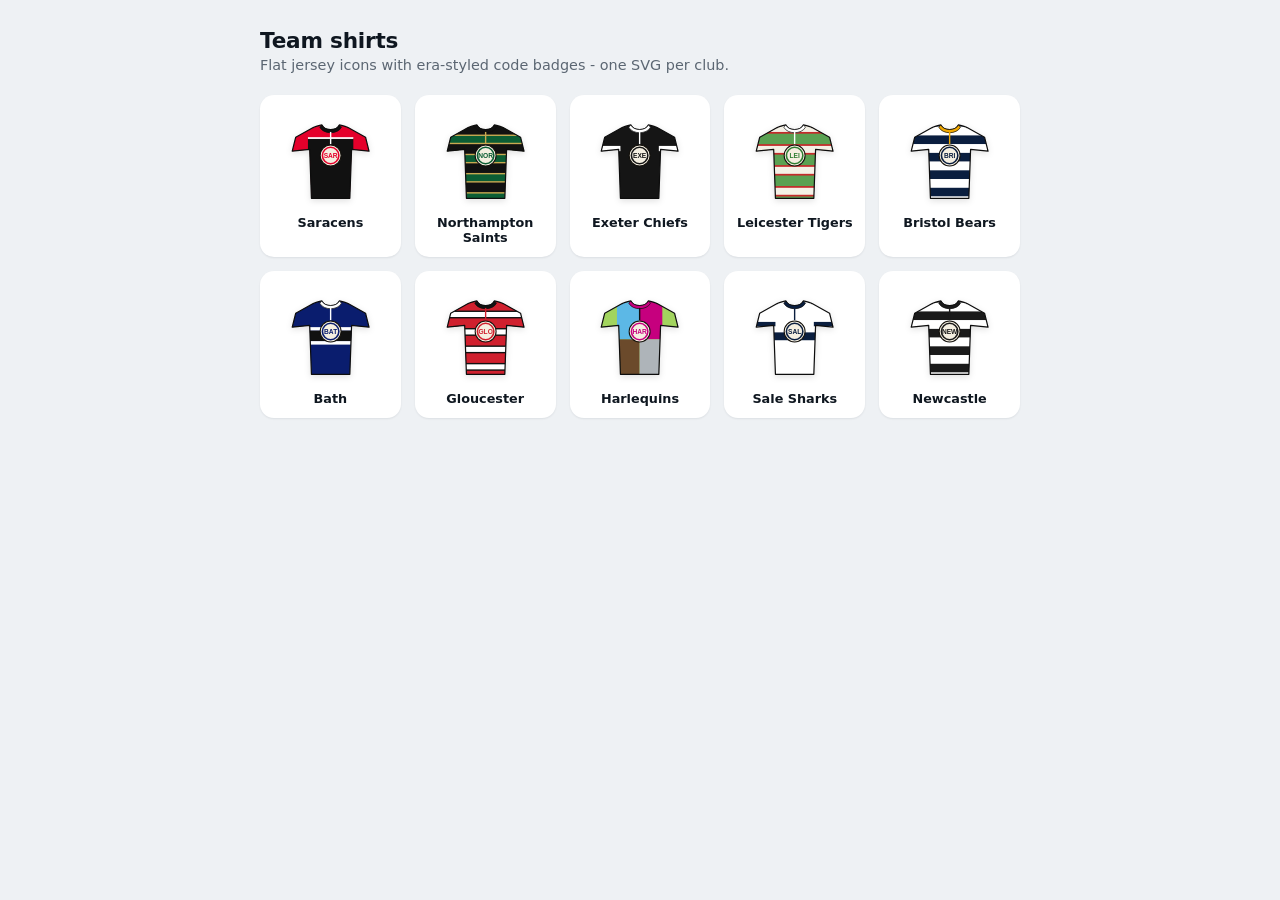
==== data/rugby-jerseys/index.html @ 5d097ecd "Enhance squad lineup badge functionality and add team shirt display - Updated CSS to manage the disp" ====
<!DOCTYPE html>
<html lang="en"><head>
<meta charset="utf-8">
<meta name="viewport" content="width=device-width, initial-scale=1, viewport-fit=cover">
<title>Fantasy Rugby - Team Shirts</title>
<style>
  :root { box-sizing:border-box; --bg:#eef1f4; --card:#fff; --ink:#0f1720; --muted:#5b6672; }
  * { box-sizing:inherit; }
  body { margin:0; padding:28px 16px 48px; background:var(--bg); color:var(--ink); font-family:ui-sans-serif,system-ui,-apple-system,"Segoe UI",Roboto,sans-serif; }
  header { max-width:760px; margin:0 auto 22px; }
  h1 { font-size:1.35rem; margin:0 0 4px; letter-spacing:-0.01em; }
  p.sub { margin:0; color:var(--muted); font-size:0.9rem; }
  .grid { max-width:760px; margin:0 auto; display:grid; grid-template-columns:repeat(auto-fill,minmax(120px,1fr)); gap:14px; }
  .card { margin:0; background:var(--card); border-radius:14px; padding:16px 10px 12px; box-shadow:0 1px 2px rgba(16,24,32,.08); text-align:center; }
  .shirt { height:96px; display:flex; align-items:center; justify-content:center; }
  .shirt svg { height:100%; width:auto; filter:drop-shadow(0 2px 3px rgba(0,0,0,.12)); }
  figcaption { margin-top:8px; font-size:0.8rem; font-weight:600; }
</style></head>
<body>
  <header><h1>Team shirts</h1>
    <p class="sub">Flat jersey icons with era-styled code badges - one SVG per club.</p></header>
  <div class="grid">
    <figure class="card"><div class="shirt"><svg xmlns="http://www.w3.org/2000/svg" viewBox="0 0 100 110" role="img" aria-label="Saracens shirt">
  <defs><clipPath id="jersey"><path d="M40,16 C36,17 32,18 30,19 L10,30 L6,46 L26,44 L28,100 L72,100 L74,44 L94,46 L90,30 L70,19 C68,18 64,17 60,16 C57,23 43,23 40,16 Z"/></clipPath></defs>
  <g clip-path="url(#jersey)">
    <rect x="0" y="8" width="100" height="96" fill="#E4002B"/><rect x="24" y="31" width="52" height="73" fill="#111111"/><rect x="24" y="30" width="52" height="2" fill="#ffffff"/>
  </g>
  <path d="M40,16 C36,17 32,18 30,19 L10,30 L6,46 L26,44 L28,100 L72,100 L74,44 L94,46 L90,30 L70,19 C68,18 64,17 60,16 C57,23 43,23 40,16 Z" fill="none" stroke="#0d0d0d" stroke-width="1.4" stroke-linejoin="round"/>
  <path d="M40,16 C43,23 57,23 60,16 L62.5,18.5 C58,27 42,27 37.5,18.5 Z" fill="#111111" stroke="#0d0d0d" stroke-width="0.8"/>
  <line x1="50" y1="24" x2="50" y2="38" stroke="#ffffff" stroke-width="1.6"/>
  <g>
    <circle cx="50" cy="51" r="12" fill="#F5EFE1" stroke="#14110c" stroke-width="1.2"/>
    <circle cx="50" cy="51" r="9.4" fill="none" stroke="#E4002B" stroke-width="1.8"/>
    <text x="50" y="53.7" text-anchor="middle" fill="#E4002B" font-family="'Arial Narrow','Helvetica Neue',Arial,sans-serif" font-weight="700" font-size="7.6">SAR</text>
  </g>
</svg></div>
      <figcaption>Saracens</figcaption></figure>
    <figure class="card"><div class="shirt"><svg xmlns="http://www.w3.org/2000/svg" viewBox="0 0 100 110" role="img" aria-label="Northampton Saints shirt">
  <defs><clipPath id="jersey"><path d="M40,16 C36,17 32,18 30,19 L10,30 L6,46 L26,44 L28,100 L72,100 L74,44 L94,46 L90,30 L70,19 C68,18 64,17 60,16 C57,23 43,23 40,16 Z"/></clipPath></defs>
  <g clip-path="url(#jersey)">
    <rect x="0" y="8" width="100" height="96" fill="#0B5D34"/>
    <rect x="0" y="14.4" width="100" height="14.2" fill="#C8A951"/>
    <rect x="0" y="16.0" width="100" height="11" fill="#111111"/>
    <rect x="0" y="36.4" width="100" height="14.2" fill="#C8A951"/>
    <rect x="0" y="38.0" width="100" height="11" fill="#111111"/>
    <rect x="0" y="58.4" width="100" height="14.2" fill="#C8A951"/>
    <rect x="0" y="60.0" width="100" height="11" fill="#111111"/>
    <rect x="0" y="80.4" width="100" height="14.2" fill="#C8A951"/>
    <rect x="0" y="82.0" width="100" height="11" fill="#111111"/>
  </g>
  <path d="M40,16 C36,17 32,18 30,19 L10,30 L6,46 L26,44 L28,100 L72,100 L74,44 L94,46 L90,30 L70,19 C68,18 64,17 60,16 C57,23 43,23 40,16 Z" fill="none" stroke="#0d0d0d" stroke-width="1.4" stroke-linejoin="round"/>
  <path d="M40,16 C43,23 57,23 60,16 L62.5,18.5 C58,27 42,27 37.5,18.5 Z" fill="#111111" stroke="#0d0d0d" stroke-width="0.8"/>
  <line x1="50" y1="24" x2="50" y2="38" stroke="#C8A951" stroke-width="1.6"/>
  <g>
    <circle cx="50" cy="51" r="12" fill="#F5EFE1" stroke="#14110c" stroke-width="1.2"/>
    <circle cx="50" cy="51" r="9.4" fill="none" stroke="#0B5D34" stroke-width="1.8"/>
    <text x="50" y="53.7" text-anchor="middle" fill="#0B5D34" font-family="'Arial Narrow','Helvetica Neue',Arial,sans-serif" font-weight="700" font-size="7.6">NOR</text>
  </g>
</svg></div>
      <figcaption>Northampton Saints</figcaption></figure>
    <figure class="card"><div class="shirt"><svg xmlns="http://www.w3.org/2000/svg" viewBox="0 0 100 110" role="img" aria-label="Exeter Chiefs shirt">
  <defs><clipPath id="jersey"><path d="M40,16 C36,17 32,18 30,19 L10,30 L6,46 L26,44 L28,100 L72,100 L74,44 L94,46 L90,30 L70,19 C68,18 64,17 60,16 C57,23 43,23 40,16 Z"/></clipPath></defs>
  <g clip-path="url(#jersey)">
    <rect x="0" y="8" width="100" height="96" fill="#151515"/><rect x="6" y="40" width="22" height="6" fill="#ffffff"/><rect x="72" y="40" width="22" height="6" fill="#ffffff"/>
  </g>
  <path d="M40,16 C36,17 32,18 30,19 L10,30 L6,46 L26,44 L28,100 L72,100 L74,44 L94,46 L90,30 L70,19 C68,18 64,17 60,16 C57,23 43,23 40,16 Z" fill="none" stroke="#0d0d0d" stroke-width="1.4" stroke-linejoin="round"/>
  <path d="M40,16 C43,23 57,23 60,16 L62.5,18.5 C58,27 42,27 37.5,18.5 Z" fill="#ffffff" stroke="#0d0d0d" stroke-width="0.8"/>
  <line x1="50" y1="24" x2="50" y2="38" stroke="#ffffff" stroke-width="1.6"/>
  <g>
    <circle cx="50" cy="51" r="12" fill="#F5EFE1" stroke="#14110c" stroke-width="1.2"/>
    <circle cx="50" cy="51" r="9.4" fill="none" stroke="#151515" stroke-width="1.8"/>
    <text x="50" y="53.7" text-anchor="middle" fill="#151515" font-family="'Arial Narrow','Helvetica Neue',Arial,sans-serif" font-weight="700" font-size="7.6">EXE</text>
  </g>
</svg></div>
      <figcaption>Exeter Chiefs</figcaption></figure>
    <figure class="card"><div class="shirt"><svg xmlns="http://www.w3.org/2000/svg" viewBox="0 0 100 110" role="img" aria-label="Leicester Tigers shirt">
  <defs><clipPath id="jersey"><path d="M40,16 C36,17 32,18 30,19 L10,30 L6,46 L26,44 L28,100 L72,100 L74,44 L94,46 L90,30 L70,19 C68,18 64,17 60,16 C57,23 43,23 40,16 Z"/></clipPath></defs>
  <g clip-path="url(#jersey)">
    <rect x="0" y="8" width="100" height="96" fill="#5AA152"/>
    <rect x="0" y="14.0" width="100" height="12" fill="#C42B2B"/>
    <rect x="0" y="16.0" width="100" height="8" fill="#F4F1E6"/>
    <rect x="0" y="38.0" width="100" height="12" fill="#C42B2B"/>
    <rect x="0" y="40.0" width="100" height="8" fill="#F4F1E6"/>
    <rect x="0" y="62.0" width="100" height="12" fill="#C42B2B"/>
    <rect x="0" y="64.0" width="100" height="8" fill="#F4F1E6"/>
    <rect x="0" y="86.0" width="100" height="12" fill="#C42B2B"/>
    <rect x="0" y="88.0" width="100" height="8" fill="#F4F1E6"/>
  </g>
  <path d="M40,16 C36,17 32,18 30,19 L10,30 L6,46 L26,44 L28,100 L72,100 L74,44 L94,46 L90,30 L70,19 C68,18 64,17 60,16 C57,23 43,23 40,16 Z" fill="none" stroke="#0d0d0d" stroke-width="1.4" stroke-linejoin="round"/>
  <path d="M40,16 C43,23 57,23 60,16 L62.5,18.5 C58,27 42,27 37.5,18.5 Z" fill="#ffffff" stroke="#0d0d0d" stroke-width="0.8"/>
  <line x1="50" y1="24" x2="50" y2="38" stroke="#ffffff" stroke-width="1.6"/>
  <g>
    <circle cx="50" cy="51" r="12" fill="#F5EFE1" stroke="#14110c" stroke-width="1.2"/>
    <circle cx="50" cy="51" r="9.4" fill="none" stroke="#2E7D32" stroke-width="1.8"/>
    <text x="50" y="53.7" text-anchor="middle" fill="#2E7D32" font-family="'Arial Narrow','Helvetica Neue',Arial,sans-serif" font-weight="700" font-size="7.6">LEI</text>
  </g>
</svg></div>
      <figcaption>Leicester Tigers</figcaption></figure>
    <figure class="card"><div class="shirt"><svg xmlns="http://www.w3.org/2000/svg" viewBox="0 0 100 110" role="img" aria-label="Bristol Bears shirt">
  <defs><clipPath id="jersey"><path d="M40,16 C36,17 32,18 30,19 L10,30 L6,46 L26,44 L28,100 L72,100 L74,44 L94,46 L90,30 L70,19 C68,18 64,17 60,16 C57,23 43,23 40,16 Z"/></clipPath></defs>
  <g clip-path="url(#jersey)">
    <rect x="0" y="8.00" width="100" height="10.00" fill="#0A1E3F"/>
    <rect x="0" y="18.00" width="100" height="10.00" fill="#ffffff"/>
    <rect x="0" y="28.00" width="100" height="10.00" fill="#0A1E3F"/>
    <rect x="0" y="38.00" width="100" height="10.00" fill="#ffffff"/>
    <rect x="0" y="48.00" width="100" height="10.00" fill="#0A1E3F"/>
    <rect x="0" y="58.00" width="100" height="10.00" fill="#ffffff"/>
    <rect x="0" y="68.00" width="100" height="10.00" fill="#0A1E3F"/>
    <rect x="0" y="78.00" width="100" height="10.00" fill="#ffffff"/>
    <rect x="0" y="88.00" width="100" height="10.00" fill="#0A1E3F"/>
    <rect x="0" y="98.00" width="100" height="10.00" fill="#ffffff"/>
  </g>
  <path d="M40,16 C36,17 32,18 30,19 L10,30 L6,46 L26,44 L28,100 L72,100 L74,44 L94,46 L90,30 L70,19 C68,18 64,17 60,16 C57,23 43,23 40,16 Z" fill="none" stroke="#0d0d0d" stroke-width="1.4" stroke-linejoin="round"/>
  <path d="M40,16 C43,23 57,23 60,16 L62.5,18.5 C58,27 42,27 37.5,18.5 Z" fill="#F2A900" stroke="#0d0d0d" stroke-width="0.8"/>
  <line x1="50" y1="24" x2="50" y2="38" stroke="#F2A900" stroke-width="1.6"/>
  <g>
    <circle cx="50" cy="51" r="12" fill="#F5EFE1" stroke="#14110c" stroke-width="1.2"/>
    <circle cx="50" cy="51" r="9.4" fill="none" stroke="#0A1E3F" stroke-width="1.8"/>
    <text x="50" y="53.7" text-anchor="middle" fill="#0A1E3F" font-family="'Arial Narrow','Helvetica Neue',Arial,sans-serif" font-weight="700" font-size="7.6">BRI</text>
  </g>
</svg></div>
      <figcaption>Bristol Bears</figcaption></figure>
    <figure class="card"><div class="shirt"><svg xmlns="http://www.w3.org/2000/svg" viewBox="0 0 100 110" role="img" aria-label="Bath shirt">
  <defs><clipPath id="jersey"><path d="M40,16 C36,17 32,18 30,19 L10,30 L6,46 L26,44 L28,100 L72,100 L74,44 L94,46 L90,30 L70,19 C68,18 64,17 60,16 C57,23 43,23 40,16 Z"/></clipPath></defs>
  <g clip-path="url(#jersey)">
    <rect x="0" y="8" width="100" height="96" fill="#0A1D6E"/><rect x="0" y="46" width="100" height="4" fill="#ffffff"/><rect x="0" y="50" width="100" height="12" fill="#111111"/><rect x="0" y="62" width="100" height="4" fill="#ffffff"/>
  </g>
  <path d="M40,16 C36,17 32,18 30,19 L10,30 L6,46 L26,44 L28,100 L72,100 L74,44 L94,46 L90,30 L70,19 C68,18 64,17 60,16 C57,23 43,23 40,16 Z" fill="none" stroke="#0d0d0d" stroke-width="1.4" stroke-linejoin="round"/>
  <path d="M40,16 C43,23 57,23 60,16 L62.5,18.5 C58,27 42,27 37.5,18.5 Z" fill="#ffffff" stroke="#0d0d0d" stroke-width="0.8"/>
  <line x1="50" y1="24" x2="50" y2="38" stroke="#ffffff" stroke-width="1.6"/>
  <g>
    <circle cx="50" cy="51" r="12" fill="#F5EFE1" stroke="#14110c" stroke-width="1.2"/>
    <circle cx="50" cy="51" r="9.4" fill="none" stroke="#0A1D6E" stroke-width="1.8"/>
    <text x="50" y="53.7" text-anchor="middle" fill="#0A1D6E" font-family="'Arial Narrow','Helvetica Neue',Arial,sans-serif" font-weight="700" font-size="7.6">BAT</text>
  </g>
</svg></div>
      <figcaption>Bath</figcaption></figure>
    <figure class="card"><div class="shirt"><svg xmlns="http://www.w3.org/2000/svg" viewBox="0 0 100 110" role="img" aria-label="Gloucester shirt">
  <defs><clipPath id="jersey"><path d="M40,16 C36,17 32,18 30,19 L10,30 L6,46 L26,44 L28,100 L72,100 L74,44 L94,46 L90,30 L70,19 C68,18 64,17 60,16 C57,23 43,23 40,16 Z"/></clipPath></defs>
  <g clip-path="url(#jersey)">
    <rect x="0" y="8" width="100" height="96" fill="#ffffff"/>
    <rect x="0" y="14.4" width="100" height="14.2" fill="#111111"/>
    <rect x="0" y="16.0" width="100" height="11" fill="#D0202E"/>
    <rect x="0" y="34.4" width="100" height="14.2" fill="#111111"/>
    <rect x="0" y="36.0" width="100" height="11" fill="#D0202E"/>
    <rect x="0" y="54.4" width="100" height="14.2" fill="#111111"/>
    <rect x="0" y="56.0" width="100" height="11" fill="#D0202E"/>
    <rect x="0" y="74.4" width="100" height="14.2" fill="#111111"/>
    <rect x="0" y="76.0" width="100" height="11" fill="#D0202E"/>
    <rect x="0" y="94.4" width="100" height="14.2" fill="#111111"/>
    <rect x="0" y="96.0" width="100" height="11" fill="#D0202E"/>
  </g>
  <path d="M40,16 C36,17 32,18 30,19 L10,30 L6,46 L26,44 L28,100 L72,100 L74,44 L94,46 L90,30 L70,19 C68,18 64,17 60,16 C57,23 43,23 40,16 Z" fill="none" stroke="#0d0d0d" stroke-width="1.4" stroke-linejoin="round"/>
  <path d="M40,16 C43,23 57,23 60,16 L62.5,18.5 C58,27 42,27 37.5,18.5 Z" fill="#111111" stroke="#0d0d0d" stroke-width="0.8"/>
  <line x1="50" y1="24" x2="50" y2="38" stroke="#D0202E" stroke-width="1.6"/>
  <g>
    <circle cx="50" cy="51" r="12" fill="#F5EFE1" stroke="#14110c" stroke-width="1.2"/>
    <circle cx="50" cy="51" r="9.4" fill="none" stroke="#D0202E" stroke-width="1.8"/>
    <text x="50" y="53.7" text-anchor="middle" fill="#D0202E" font-family="'Arial Narrow','Helvetica Neue',Arial,sans-serif" font-weight="700" font-size="7.6">GLO</text>
  </g>
</svg></div>
      <figcaption>Gloucester</figcaption></figure>
    <figure class="card"><div class="shirt"><svg xmlns="http://www.w3.org/2000/svg" viewBox="0 0 100 110" role="img" aria-label="Harlequins shirt">
  <defs><clipPath id="jersey"><path d="M40,16 C36,17 32,18 30,19 L10,30 L6,46 L26,44 L28,100 L72,100 L74,44 L94,46 L90,30 L70,19 C68,18 64,17 60,16 C57,23 43,23 40,16 Z"/></clipPath></defs>
  <g clip-path="url(#jersey)">
    <rect x="0" y="8" width="100" height="96" fill="#A2D45E"/><rect x="24" y="8" width="26" height="52" fill="#5CB8E6"/><rect x="50" y="8" width="26" height="52" fill="#C6007E"/><rect x="24" y="60" width="26" height="44" fill="#6B4A2B"/><rect x="50" y="60" width="26" height="44" fill="#AEB4B9"/>
  </g>
  <path d="M40,16 C36,17 32,18 30,19 L10,30 L6,46 L26,44 L28,100 L72,100 L74,44 L94,46 L90,30 L70,19 C68,18 64,17 60,16 C57,23 43,23 40,16 Z" fill="none" stroke="#0d0d0d" stroke-width="1.4" stroke-linejoin="round"/>
  <path d="M40,16 C43,23 57,23 60,16 L62.5,18.5 C58,27 42,27 37.5,18.5 Z" fill="#C6007E" stroke="#0d0d0d" stroke-width="0.8"/>
  <line x1="50" y1="24" x2="50" y2="38" stroke="#111111" stroke-width="1.6"/>
  <g>
    <circle cx="50" cy="51" r="12" fill="#F5EFE1" stroke="#14110c" stroke-width="1.2"/>
    <circle cx="50" cy="51" r="9.4" fill="none" stroke="#C6007E" stroke-width="1.8"/>
    <text x="50" y="53.7" text-anchor="middle" fill="#C6007E" font-family="'Arial Narrow','Helvetica Neue',Arial,sans-serif" font-weight="700" font-size="7.6">HAR</text>
  </g>
</svg></div>
      <figcaption>Harlequins</figcaption></figure>
    <figure class="card"><div class="shirt"><svg xmlns="http://www.w3.org/2000/svg" viewBox="0 0 100 110" role="img" aria-label="Sale Sharks shirt">
  <defs><clipPath id="jersey"><path d="M40,16 C36,17 32,18 30,19 L10,30 L6,46 L26,44 L28,100 L72,100 L74,44 L94,46 L90,30 L70,19 C68,18 64,17 60,16 C57,23 43,23 40,16 Z"/></clipPath></defs>
  <g clip-path="url(#jersey)">
    <rect x="0" y="8" width="100" height="96" fill="#ffffff"/><rect x="0" y="52" width="100" height="9" fill="#0A1E3F"/><rect x="6" y="40" width="22" height="5" fill="#0A1E3F"/><rect x="72" y="40" width="22" height="5" fill="#0A1E3F"/>
  </g>
  <path d="M40,16 C36,17 32,18 30,19 L10,30 L6,46 L26,44 L28,100 L72,100 L74,44 L94,46 L90,30 L70,19 C68,18 64,17 60,16 C57,23 43,23 40,16 Z" fill="none" stroke="#0d0d0d" stroke-width="1.4" stroke-linejoin="round"/>
  <path d="M40,16 C43,23 57,23 60,16 L62.5,18.5 C58,27 42,27 37.5,18.5 Z" fill="#0A1E3F" stroke="#0d0d0d" stroke-width="0.8"/>
  <line x1="50" y1="24" x2="50" y2="38" stroke="#0A1E3F" stroke-width="1.6"/>
  <g>
    <circle cx="50" cy="51" r="12" fill="#F5EFE1" stroke="#14110c" stroke-width="1.2"/>
    <circle cx="50" cy="51" r="9.4" fill="none" stroke="#0A1E3F" stroke-width="1.8"/>
    <text x="50" y="53.7" text-anchor="middle" fill="#0A1E3F" font-family="'Arial Narrow','Helvetica Neue',Arial,sans-serif" font-weight="700" font-size="7.6">SAL</text>
  </g>
</svg></div>
      <figcaption>Sale Sharks</figcaption></figure>
    <figure class="card"><div class="shirt"><svg xmlns="http://www.w3.org/2000/svg" viewBox="0 0 100 110" role="img" aria-label="Newcastle shirt">
  <defs><clipPath id="jersey"><path d="M40,16 C36,17 32,18 30,19 L10,30 L6,46 L26,44 L28,100 L72,100 L74,44 L94,46 L90,30 L70,19 C68,18 64,17 60,16 C57,23 43,23 40,16 Z"/></clipPath></defs>
  <g clip-path="url(#jersey)">
    <rect x="0" y="8.00" width="100" height="10.00" fill="#1A1A1A"/>
    <rect x="0" y="18.00" width="100" height="10.00" fill="#ffffff"/>
    <rect x="0" y="28.00" width="100" height="10.00" fill="#1A1A1A"/>
    <rect x="0" y="38.00" width="100" height="10.00" fill="#ffffff"/>
    <rect x="0" y="48.00" width="100" height="10.00" fill="#1A1A1A"/>
    <rect x="0" y="58.00" width="100" height="10.00" fill="#ffffff"/>
    <rect x="0" y="68.00" width="100" height="10.00" fill="#1A1A1A"/>
    <rect x="0" y="78.00" width="100" height="10.00" fill="#ffffff"/>
    <rect x="0" y="88.00" width="100" height="10.00" fill="#1A1A1A"/>
    <rect x="0" y="98.00" width="100" height="10.00" fill="#ffffff"/>
  </g>
  <path d="M40,16 C36,17 32,18 30,19 L10,30 L6,46 L26,44 L28,100 L72,100 L74,44 L94,46 L90,30 L70,19 C68,18 64,17 60,16 C57,23 43,23 40,16 Z" fill="none" stroke="#0d0d0d" stroke-width="1.4" stroke-linejoin="round"/>
  <path d="M40,16 C43,23 57,23 60,16 L62.5,18.5 C58,27 42,27 37.5,18.5 Z" fill="#1A1A1A" stroke="#0d0d0d" stroke-width="0.8"/>
  <line x1="50" y1="24" x2="50" y2="38" stroke="#1A1A1A" stroke-width="1.6"/>
  <g>
    <circle cx="50" cy="51" r="12" fill="#F5EFE1" stroke="#14110c" stroke-width="1.2"/>
    <circle cx="50" cy="51" r="9.4" fill="none" stroke="#1A1A1A" stroke-width="1.8"/>
    <text x="50" y="53.7" text-anchor="middle" fill="#1A1A1A" font-family="'Arial Narrow','Helvetica Neue',Arial,sans-serif" font-weight="700" font-size="7.6">NEW</text>
  </g>
</svg></div>
      <figcaption>Newcastle</figcaption></figure>
  </div>
</body></html>
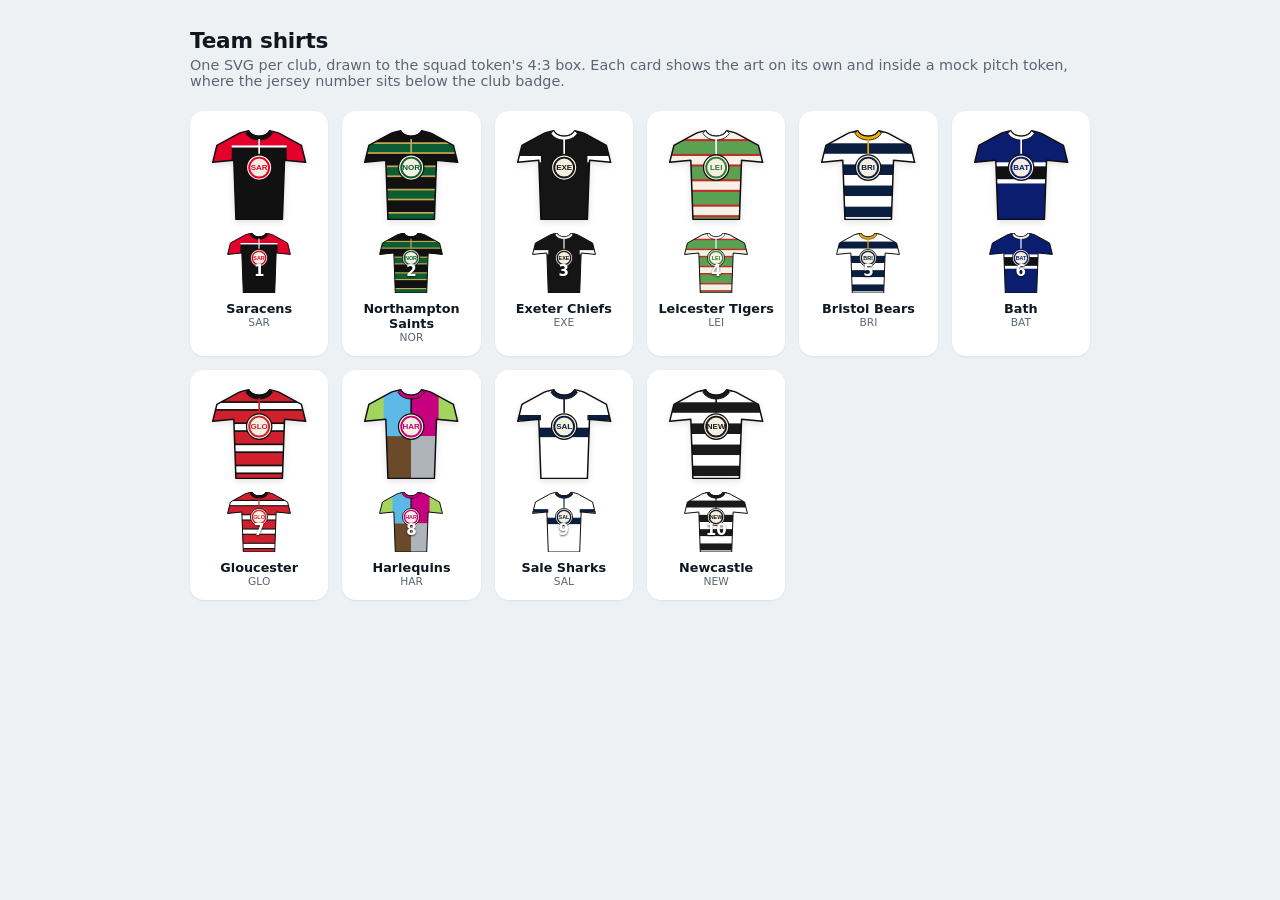
==== commit 81cb2722: "Add SVG jersey designs for Premiership clubs and implement tests - Created SVG files for new jerseys" ====
--- a/data/rugby-jerseys/index.html
+++ b/data/rugby-jerseys/index.html
@@ -6,23 +6,36 @@
 <style>
   :root { box-sizing:border-box; --bg:#eef1f4; --card:#fff; --ink:#0f1720; --muted:#5b6672; }
   * { box-sizing:inherit; }
-  body { margin:0; padding:28px 16px 48px; background:var(--bg); color:var(--ink); font-family:ui-sans-serif,system-ui,-apple-system,"Segoe UI",Roboto,sans-serif; }
-  header { max-width:760px; margin:0 auto 22px; }
+  body { margin:0; padding:28px 16px 48px; background:var(--bg); color:var(--ink);
+         font-family:ui-sans-serif,system-ui,-apple-system,"Segoe UI",Roboto,sans-serif; }
+  header { max-width:900px; margin:0 auto 22px; }
   h1 { font-size:1.35rem; margin:0 0 4px; letter-spacing:-0.01em; }
   p.sub { margin:0; color:var(--muted); font-size:0.9rem; }
-  .grid { max-width:760px; margin:0 auto; display:grid; grid-template-columns:repeat(auto-fill,minmax(120px,1fr)); gap:14px; }
-  .card { margin:0; background:var(--card); border-radius:14px; padding:16px 10px 12px; box-shadow:0 1px 2px rgba(16,24,32,.08); text-align:center; }
+  .grid { max-width:900px; margin:0 auto; display:grid;
+           grid-template-columns:repeat(auto-fill,minmax(130px,1fr)); gap:14px; }
+  .card { margin:0; background:var(--card); border-radius:14px; padding:16px 10px 12px;
+           box-shadow:0 1px 2px rgba(16,24,32,.08); text-align:center; }
   .shirt { height:96px; display:flex; align-items:center; justify-content:center; }
   .shirt svg { height:100%; width:auto; filter:drop-shadow(0 2px 3px rgba(0,0,0,.12)); }
+  /* Mock of .fp-shirt--art from api/static/css/squad.css, on grass. */
+  .token { width:80px; height:60px; margin:10px auto 0; display:grid; place-items:center;
+            padding:20px 0 4px; position:relative;
+            background:var(--club-jersey) center / 100% 100% no-repeat;
+            font:800 15px/1 ui-sans-serif,system-ui,sans-serif; color:#fff;
+            text-shadow:0 1px 2px rgba(0,0,0,.65); }
   figcaption { margin-top:8px; font-size:0.8rem; font-weight:600; }
+  figcaption small { display:block; color:var(--muted); font-weight:500; }
 </style></head>
 <body>
   <header><h1>Team shirts</h1>
-    <p class="sub">Flat jersey icons with era-styled code badges - one SVG per club.</p></header>
+    <p class="sub">One SVG per club, drawn to the squad token's 4:3 box. Each card shows the
+      art on its own and inside a mock pitch token, where the jersey number sits below the
+      club badge.</p></header>
   <div class="grid">
-    <figure class="card"><div class="shirt"><svg xmlns="http://www.w3.org/2000/svg" viewBox="0 0 100 110" role="img" aria-label="Saracens shirt">
-  <defs><clipPath id="jersey"><path d="M40,16 C36,17 32,18 30,19 L10,30 L6,46 L26,44 L28,100 L72,100 L74,44 L94,46 L90,30 L70,19 C68,18 64,17 60,16 C57,23 43,23 40,16 Z"/></clipPath></defs>
-  <g clip-path="url(#jersey)">
+    <figure class="card">
+      <div class="shirt"><svg xmlns="http://www.w3.org/2000/svg" viewBox="-6 16 112 84" role="img" aria-label="Saracens shirt">
+  <defs><clipPath id="jersey-SAR"><path d="M40,16 C36,17 32,18 30,19 L10,30 L6,46 L26,44 L28,100 L72,100 L74,44 L94,46 L90,30 L70,19 C68,18 64,17 60,16 C57,23 43,23 40,16 Z"/></clipPath></defs>
+  <g clip-path="url(#jersey-SAR)">
     <rect x="0" y="8" width="100" height="96" fill="#E4002B"/><rect x="24" y="31" width="52" height="73" fill="#111111"/><rect x="24" y="30" width="52" height="2" fill="#ffffff"/>
   </g>
   <path d="M40,16 C36,17 32,18 30,19 L10,30 L6,46 L26,44 L28,100 L72,100 L74,44 L94,46 L90,30 L70,19 C68,18 64,17 60,16 C57,23 43,23 40,16 Z" fill="none" stroke="#0d0d0d" stroke-width="1.4" stroke-linejoin="round"/>
@@ -34,10 +47,13 @@
     <text x="50" y="53.7" text-anchor="middle" fill="#E4002B" font-family="'Arial Narrow','Helvetica Neue',Arial,sans-serif" font-weight="700" font-size="7.6">SAR</text>
   </g>
 </svg></div>
-      <figcaption>Saracens</figcaption></figure>
-    <figure class="card"><div class="shirt"><svg xmlns="http://www.w3.org/2000/svg" viewBox="0 0 100 110" role="img" aria-label="Northampton Saints shirt">
-  <defs><clipPath id="jersey"><path d="M40,16 C36,17 32,18 30,19 L10,30 L6,46 L26,44 L28,100 L72,100 L74,44 L94,46 L90,30 L70,19 C68,18 64,17 60,16 C57,23 43,23 40,16 Z"/></clipPath></defs>
-  <g clip-path="url(#jersey)">
+      <div class="token" style="--club-jersey:url('../../api/static/img/jerseys/SAR.svg')">1</div>
+      <figcaption>Saracens<small>SAR</small></figcaption>
+    </figure>
+    <figure class="card">
+      <div class="shirt"><svg xmlns="http://www.w3.org/2000/svg" viewBox="-6 16 112 84" role="img" aria-label="Northampton Saints shirt">
+  <defs><clipPath id="jersey-NOR"><path d="M40,16 C36,17 32,18 30,19 L10,30 L6,46 L26,44 L28,100 L72,100 L74,44 L94,46 L90,30 L70,19 C68,18 64,17 60,16 C57,23 43,23 40,16 Z"/></clipPath></defs>
+  <g clip-path="url(#jersey-NOR)">
     <rect x="0" y="8" width="100" height="96" fill="#0B5D34"/>
     <rect x="0" y="14.4" width="100" height="14.2" fill="#C8A951"/>
     <rect x="0" y="16.0" width="100" height="11" fill="#111111"/>
@@ -57,10 +73,13 @@
     <text x="50" y="53.7" text-anchor="middle" fill="#0B5D34" font-family="'Arial Narrow','Helvetica Neue',Arial,sans-serif" font-weight="700" font-size="7.6">NOR</text>
   </g>
 </svg></div>
-      <figcaption>Northampton Saints</figcaption></figure>
-    <figure class="card"><div class="shirt"><svg xmlns="http://www.w3.org/2000/svg" viewBox="0 0 100 110" role="img" aria-label="Exeter Chiefs shirt">
-  <defs><clipPath id="jersey"><path d="M40,16 C36,17 32,18 30,19 L10,30 L6,46 L26,44 L28,100 L72,100 L74,44 L94,46 L90,30 L70,19 C68,18 64,17 60,16 C57,23 43,23 40,16 Z"/></clipPath></defs>
-  <g clip-path="url(#jersey)">
+      <div class="token" style="--club-jersey:url('../../api/static/img/jerseys/NOR.svg')">2</div>
+      <figcaption>Northampton Saints<small>NOR</small></figcaption>
+    </figure>
+    <figure class="card">
+      <div class="shirt"><svg xmlns="http://www.w3.org/2000/svg" viewBox="-6 16 112 84" role="img" aria-label="Exeter Chiefs shirt">
+  <defs><clipPath id="jersey-EXE"><path d="M40,16 C36,17 32,18 30,19 L10,30 L6,46 L26,44 L28,100 L72,100 L74,44 L94,46 L90,30 L70,19 C68,18 64,17 60,16 C57,23 43,23 40,16 Z"/></clipPath></defs>
+  <g clip-path="url(#jersey-EXE)">
     <rect x="0" y="8" width="100" height="96" fill="#151515"/><rect x="6" y="40" width="22" height="6" fill="#ffffff"/><rect x="72" y="40" width="22" height="6" fill="#ffffff"/>
   </g>
   <path d="M40,16 C36,17 32,18 30,19 L10,30 L6,46 L26,44 L28,100 L72,100 L74,44 L94,46 L90,30 L70,19 C68,18 64,17 60,16 C57,23 43,23 40,16 Z" fill="none" stroke="#0d0d0d" stroke-width="1.4" stroke-linejoin="round"/>
@@ -72,10 +91,13 @@
     <text x="50" y="53.7" text-anchor="middle" fill="#151515" font-family="'Arial Narrow','Helvetica Neue',Arial,sans-serif" font-weight="700" font-size="7.6">EXE</text>
   </g>
 </svg></div>
-      <figcaption>Exeter Chiefs</figcaption></figure>
-    <figure class="card"><div class="shirt"><svg xmlns="http://www.w3.org/2000/svg" viewBox="0 0 100 110" role="img" aria-label="Leicester Tigers shirt">
-  <defs><clipPath id="jersey"><path d="M40,16 C36,17 32,18 30,19 L10,30 L6,46 L26,44 L28,100 L72,100 L74,44 L94,46 L90,30 L70,19 C68,18 64,17 60,16 C57,23 43,23 40,16 Z"/></clipPath></defs>
-  <g clip-path="url(#jersey)">
+      <div class="token" style="--club-jersey:url('../../api/static/img/jerseys/EXE.svg')">3</div>
+      <figcaption>Exeter Chiefs<small>EXE</small></figcaption>
+    </figure>
+    <figure class="card">
+      <div class="shirt"><svg xmlns="http://www.w3.org/2000/svg" viewBox="-6 16 112 84" role="img" aria-label="Leicester Tigers shirt">
+  <defs><clipPath id="jersey-LEI"><path d="M40,16 C36,17 32,18 30,19 L10,30 L6,46 L26,44 L28,100 L72,100 L74,44 L94,46 L90,30 L70,19 C68,18 64,17 60,16 C57,23 43,23 40,16 Z"/></clipPath></defs>
+  <g clip-path="url(#jersey-LEI)">
     <rect x="0" y="8" width="100" height="96" fill="#5AA152"/>
     <rect x="0" y="14.0" width="100" height="12" fill="#C42B2B"/>
     <rect x="0" y="16.0" width="100" height="8" fill="#F4F1E6"/>
@@ -95,10 +117,13 @@
     <text x="50" y="53.7" text-anchor="middle" fill="#2E7D32" font-family="'Arial Narrow','Helvetica Neue',Arial,sans-serif" font-weight="700" font-size="7.6">LEI</text>
   </g>
 </svg></div>
-      <figcaption>Leicester Tigers</figcaption></figure>
-    <figure class="card"><div class="shirt"><svg xmlns="http://www.w3.org/2000/svg" viewBox="0 0 100 110" role="img" aria-label="Bristol Bears shirt">
-  <defs><clipPath id="jersey"><path d="M40,16 C36,17 32,18 30,19 L10,30 L6,46 L26,44 L28,100 L72,100 L74,44 L94,46 L90,30 L70,19 C68,18 64,17 60,16 C57,23 43,23 40,16 Z"/></clipPath></defs>
-  <g clip-path="url(#jersey)">
+      <div class="token" style="--club-jersey:url('../../api/static/img/jerseys/LEI.svg')">4</div>
+      <figcaption>Leicester Tigers<small>LEI</small></figcaption>
+    </figure>
+    <figure class="card">
+      <div class="shirt"><svg xmlns="http://www.w3.org/2000/svg" viewBox="-6 16 112 84" role="img" aria-label="Bristol Bears shirt">
+  <defs><clipPath id="jersey-BRI"><path d="M40,16 C36,17 32,18 30,19 L10,30 L6,46 L26,44 L28,100 L72,100 L74,44 L94,46 L90,30 L70,19 C68,18 64,17 60,16 C57,23 43,23 40,16 Z"/></clipPath></defs>
+  <g clip-path="url(#jersey-BRI)">
     <rect x="0" y="8.00" width="100" height="10.00" fill="#0A1E3F"/>
     <rect x="0" y="18.00" width="100" height="10.00" fill="#ffffff"/>
     <rect x="0" y="28.00" width="100" height="10.00" fill="#0A1E3F"/>
@@ -119,10 +144,13 @@
     <text x="50" y="53.7" text-anchor="middle" fill="#0A1E3F" font-family="'Arial Narrow','Helvetica Neue',Arial,sans-serif" font-weight="700" font-size="7.6">BRI</text>
   </g>
 </svg></div>
-      <figcaption>Bristol Bears</figcaption></figure>
-    <figure class="card"><div class="shirt"><svg xmlns="http://www.w3.org/2000/svg" viewBox="0 0 100 110" role="img" aria-label="Bath shirt">
-  <defs><clipPath id="jersey"><path d="M40,16 C36,17 32,18 30,19 L10,30 L6,46 L26,44 L28,100 L72,100 L74,44 L94,46 L90,30 L70,19 C68,18 64,17 60,16 C57,23 43,23 40,16 Z"/></clipPath></defs>
-  <g clip-path="url(#jersey)">
+      <div class="token" style="--club-jersey:url('../../api/static/img/jerseys/BRI.svg')">5</div>
+      <figcaption>Bristol Bears<small>BRI</small></figcaption>
+    </figure>
+    <figure class="card">
+      <div class="shirt"><svg xmlns="http://www.w3.org/2000/svg" viewBox="-6 16 112 84" role="img" aria-label="Bath shirt">
+  <defs><clipPath id="jersey-BAT"><path d="M40,16 C36,17 32,18 30,19 L10,30 L6,46 L26,44 L28,100 L72,100 L74,44 L94,46 L90,30 L70,19 C68,18 64,17 60,16 C57,23 43,23 40,16 Z"/></clipPath></defs>
+  <g clip-path="url(#jersey-BAT)">
     <rect x="0" y="8" width="100" height="96" fill="#0A1D6E"/><rect x="0" y="46" width="100" height="4" fill="#ffffff"/><rect x="0" y="50" width="100" height="12" fill="#111111"/><rect x="0" y="62" width="100" height="4" fill="#ffffff"/>
   </g>
   <path d="M40,16 C36,17 32,18 30,19 L10,30 L6,46 L26,44 L28,100 L72,100 L74,44 L94,46 L90,30 L70,19 C68,18 64,17 60,16 C57,23 43,23 40,16 Z" fill="none" stroke="#0d0d0d" stroke-width="1.4" stroke-linejoin="round"/>
@@ -134,10 +162,13 @@
     <text x="50" y="53.7" text-anchor="middle" fill="#0A1D6E" font-family="'Arial Narrow','Helvetica Neue',Arial,sans-serif" font-weight="700" font-size="7.6">BAT</text>
   </g>
 </svg></div>
-      <figcaption>Bath</figcaption></figure>
-    <figure class="card"><div class="shirt"><svg xmlns="http://www.w3.org/2000/svg" viewBox="0 0 100 110" role="img" aria-label="Gloucester shirt">
-  <defs><clipPath id="jersey"><path d="M40,16 C36,17 32,18 30,19 L10,30 L6,46 L26,44 L28,100 L72,100 L74,44 L94,46 L90,30 L70,19 C68,18 64,17 60,16 C57,23 43,23 40,16 Z"/></clipPath></defs>
-  <g clip-path="url(#jersey)">
+      <div class="token" style="--club-jersey:url('../../api/static/img/jerseys/BAT.svg')">6</div>
+      <figcaption>Bath<small>BAT</small></figcaption>
+    </figure>
+    <figure class="card">
+      <div class="shirt"><svg xmlns="http://www.w3.org/2000/svg" viewBox="-6 16 112 84" role="img" aria-label="Gloucester shirt">
+  <defs><clipPath id="jersey-GLO"><path d="M40,16 C36,17 32,18 30,19 L10,30 L6,46 L26,44 L28,100 L72,100 L74,44 L94,46 L90,30 L70,19 C68,18 64,17 60,16 C57,23 43,23 40,16 Z"/></clipPath></defs>
+  <g clip-path="url(#jersey-GLO)">
     <rect x="0" y="8" width="100" height="96" fill="#ffffff"/>
     <rect x="0" y="14.4" width="100" height="14.2" fill="#111111"/>
     <rect x="0" y="16.0" width="100" height="11" fill="#D0202E"/>
@@ -159,10 +190,13 @@
     <text x="50" y="53.7" text-anchor="middle" fill="#D0202E" font-family="'Arial Narrow','Helvetica Neue',Arial,sans-serif" font-weight="700" font-size="7.6">GLO</text>
   </g>
 </svg></div>
-      <figcaption>Gloucester</figcaption></figure>
-    <figure class="card"><div class="shirt"><svg xmlns="http://www.w3.org/2000/svg" viewBox="0 0 100 110" role="img" aria-label="Harlequins shirt">
-  <defs><clipPath id="jersey"><path d="M40,16 C36,17 32,18 30,19 L10,30 L6,46 L26,44 L28,100 L72,100 L74,44 L94,46 L90,30 L70,19 C68,18 64,17 60,16 C57,23 43,23 40,16 Z"/></clipPath></defs>
-  <g clip-path="url(#jersey)">
+      <div class="token" style="--club-jersey:url('../../api/static/img/jerseys/GLO.svg')">7</div>
+      <figcaption>Gloucester<small>GLO</small></figcaption>
+    </figure>
+    <figure class="card">
+      <div class="shirt"><svg xmlns="http://www.w3.org/2000/svg" viewBox="-6 16 112 84" role="img" aria-label="Harlequins shirt">
+  <defs><clipPath id="jersey-HAR"><path d="M40,16 C36,17 32,18 30,19 L10,30 L6,46 L26,44 L28,100 L72,100 L74,44 L94,46 L90,30 L70,19 C68,18 64,17 60,16 C57,23 43,23 40,16 Z"/></clipPath></defs>
+  <g clip-path="url(#jersey-HAR)">
     <rect x="0" y="8" width="100" height="96" fill="#A2D45E"/><rect x="24" y="8" width="26" height="52" fill="#5CB8E6"/><rect x="50" y="8" width="26" height="52" fill="#C6007E"/><rect x="24" y="60" width="26" height="44" fill="#6B4A2B"/><rect x="50" y="60" width="26" height="44" fill="#AEB4B9"/>
   </g>
   <path d="M40,16 C36,17 32,18 30,19 L10,30 L6,46 L26,44 L28,100 L72,100 L74,44 L94,46 L90,30 L70,19 C68,18 64,17 60,16 C57,23 43,23 40,16 Z" fill="none" stroke="#0d0d0d" stroke-width="1.4" stroke-linejoin="round"/>
@@ -174,10 +208,13 @@
     <text x="50" y="53.7" text-anchor="middle" fill="#C6007E" font-family="'Arial Narrow','Helvetica Neue',Arial,sans-serif" font-weight="700" font-size="7.6">HAR</text>
   </g>
 </svg></div>
-      <figcaption>Harlequins</figcaption></figure>
-    <figure class="card"><div class="shirt"><svg xmlns="http://www.w3.org/2000/svg" viewBox="0 0 100 110" role="img" aria-label="Sale Sharks shirt">
-  <defs><clipPath id="jersey"><path d="M40,16 C36,17 32,18 30,19 L10,30 L6,46 L26,44 L28,100 L72,100 L74,44 L94,46 L90,30 L70,19 C68,18 64,17 60,16 C57,23 43,23 40,16 Z"/></clipPath></defs>
-  <g clip-path="url(#jersey)">
+      <div class="token" style="--club-jersey:url('../../api/static/img/jerseys/HAR.svg')">8</div>
+      <figcaption>Harlequins<small>HAR</small></figcaption>
+    </figure>
+    <figure class="card">
+      <div class="shirt"><svg xmlns="http://www.w3.org/2000/svg" viewBox="-6 16 112 84" role="img" aria-label="Sale Sharks shirt">
+  <defs><clipPath id="jersey-SAL"><path d="M40,16 C36,17 32,18 30,19 L10,30 L6,46 L26,44 L28,100 L72,100 L74,44 L94,46 L90,30 L70,19 C68,18 64,17 60,16 C57,23 43,23 40,16 Z"/></clipPath></defs>
+  <g clip-path="url(#jersey-SAL)">
     <rect x="0" y="8" width="100" height="96" fill="#ffffff"/><rect x="0" y="52" width="100" height="9" fill="#0A1E3F"/><rect x="6" y="40" width="22" height="5" fill="#0A1E3F"/><rect x="72" y="40" width="22" height="5" fill="#0A1E3F"/>
   </g>
   <path d="M40,16 C36,17 32,18 30,19 L10,30 L6,46 L26,44 L28,100 L72,100 L74,44 L94,46 L90,30 L70,19 C68,18 64,17 60,16 C57,23 43,23 40,16 Z" fill="none" stroke="#0d0d0d" stroke-width="1.4" stroke-linejoin="round"/>
@@ -189,10 +226,13 @@
     <text x="50" y="53.7" text-anchor="middle" fill="#0A1E3F" font-family="'Arial Narrow','Helvetica Neue',Arial,sans-serif" font-weight="700" font-size="7.6">SAL</text>
   </g>
 </svg></div>
-      <figcaption>Sale Sharks</figcaption></figure>
-    <figure class="card"><div class="shirt"><svg xmlns="http://www.w3.org/2000/svg" viewBox="0 0 100 110" role="img" aria-label="Newcastle shirt">
-  <defs><clipPath id="jersey"><path d="M40,16 C36,17 32,18 30,19 L10,30 L6,46 L26,44 L28,100 L72,100 L74,44 L94,46 L90,30 L70,19 C68,18 64,17 60,16 C57,23 43,23 40,16 Z"/></clipPath></defs>
-  <g clip-path="url(#jersey)">
+      <div class="token" style="--club-jersey:url('../../api/static/img/jerseys/SAL.svg')">9</div>
+      <figcaption>Sale Sharks<small>SAL</small></figcaption>
+    </figure>
+    <figure class="card">
+      <div class="shirt"><svg xmlns="http://www.w3.org/2000/svg" viewBox="-6 16 112 84" role="img" aria-label="Newcastle shirt">
+  <defs><clipPath id="jersey-NEW"><path d="M40,16 C36,17 32,18 30,19 L10,30 L6,46 L26,44 L28,100 L72,100 L74,44 L94,46 L90,30 L70,19 C68,18 64,17 60,16 C57,23 43,23 40,16 Z"/></clipPath></defs>
+  <g clip-path="url(#jersey-NEW)">
     <rect x="0" y="8.00" width="100" height="10.00" fill="#1A1A1A"/>
     <rect x="0" y="18.00" width="100" height="10.00" fill="#ffffff"/>
     <rect x="0" y="28.00" width="100" height="10.00" fill="#1A1A1A"/>
@@ -213,6 +253,8 @@
     <text x="50" y="53.7" text-anchor="middle" fill="#1A1A1A" font-family="'Arial Narrow','Helvetica Neue',Arial,sans-serif" font-weight="700" font-size="7.6">NEW</text>
   </g>
 </svg></div>
-      <figcaption>Newcastle</figcaption></figure>
+      <div class="token" style="--club-jersey:url('../../api/static/img/jerseys/NEW.svg')">10</div>
+      <figcaption>Newcastle<small>NEW</small></figcaption>
+    </figure>
   </div>
 </body></html>
